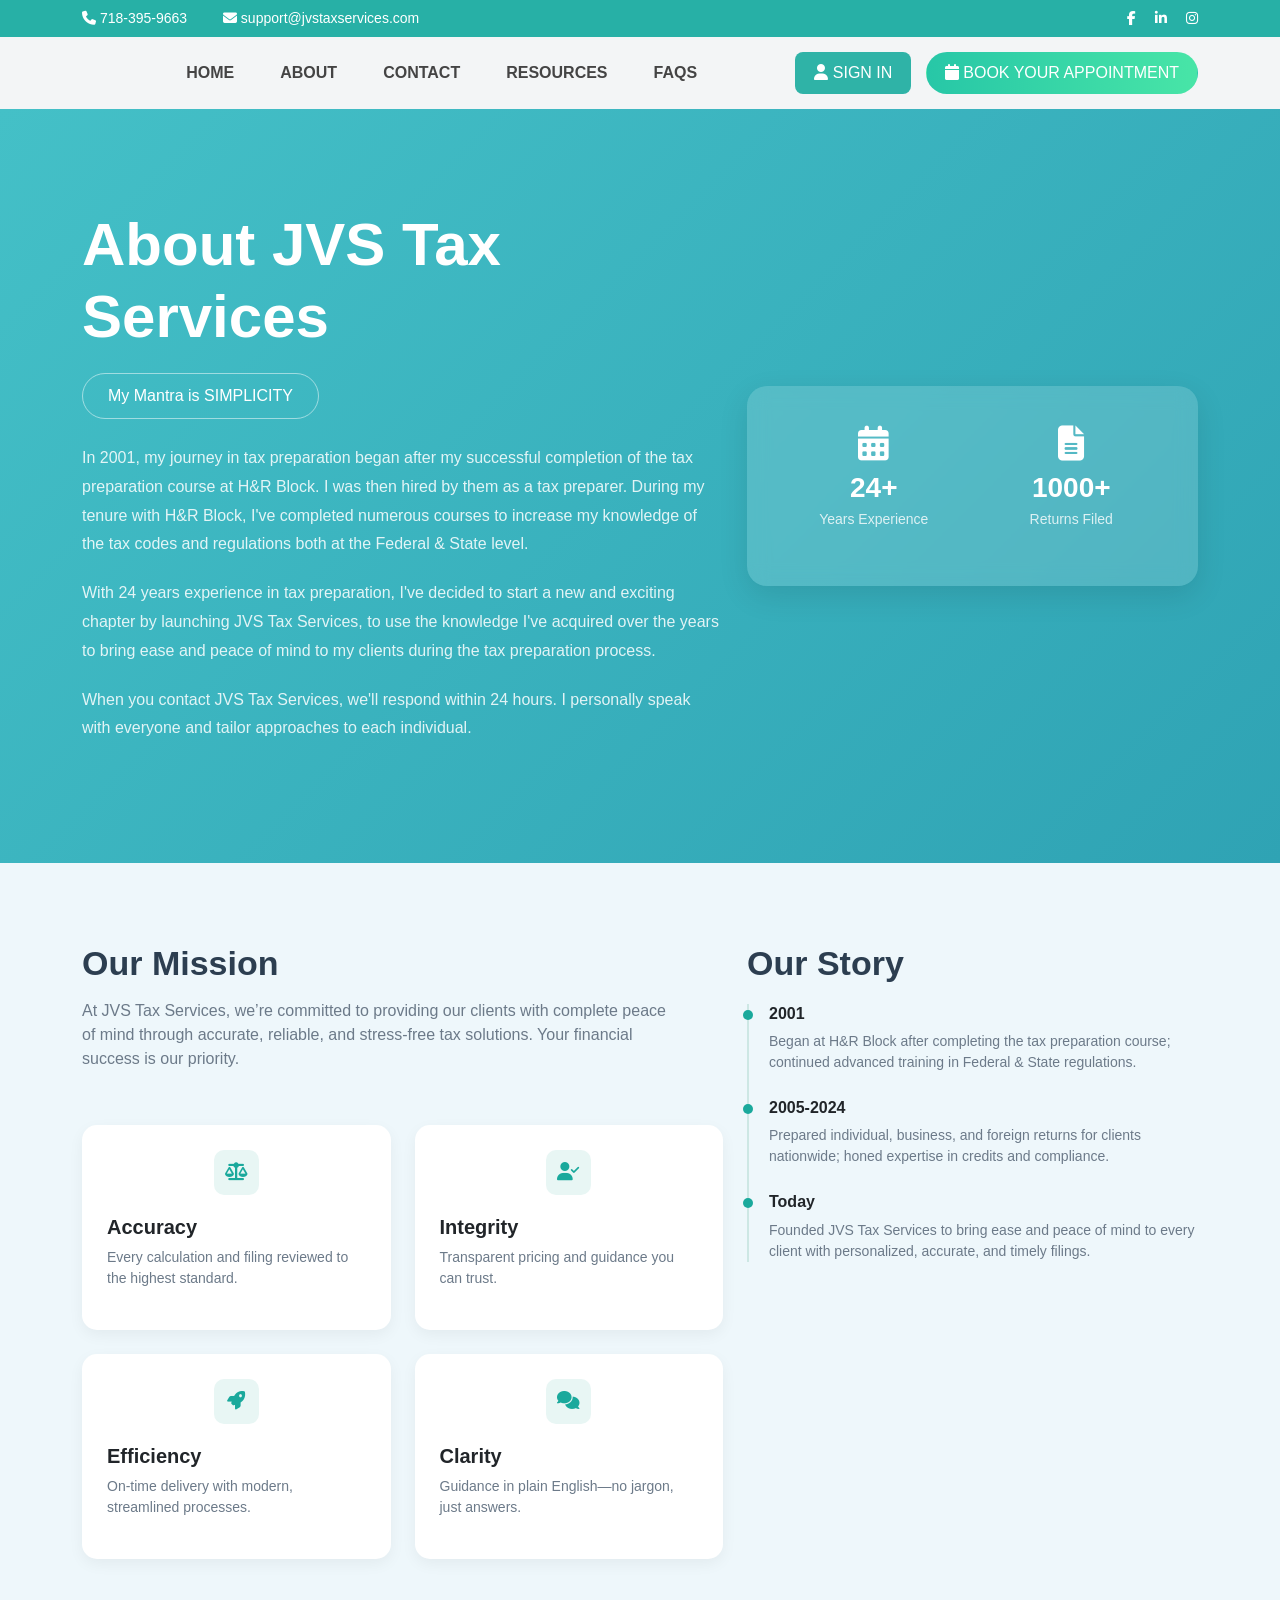
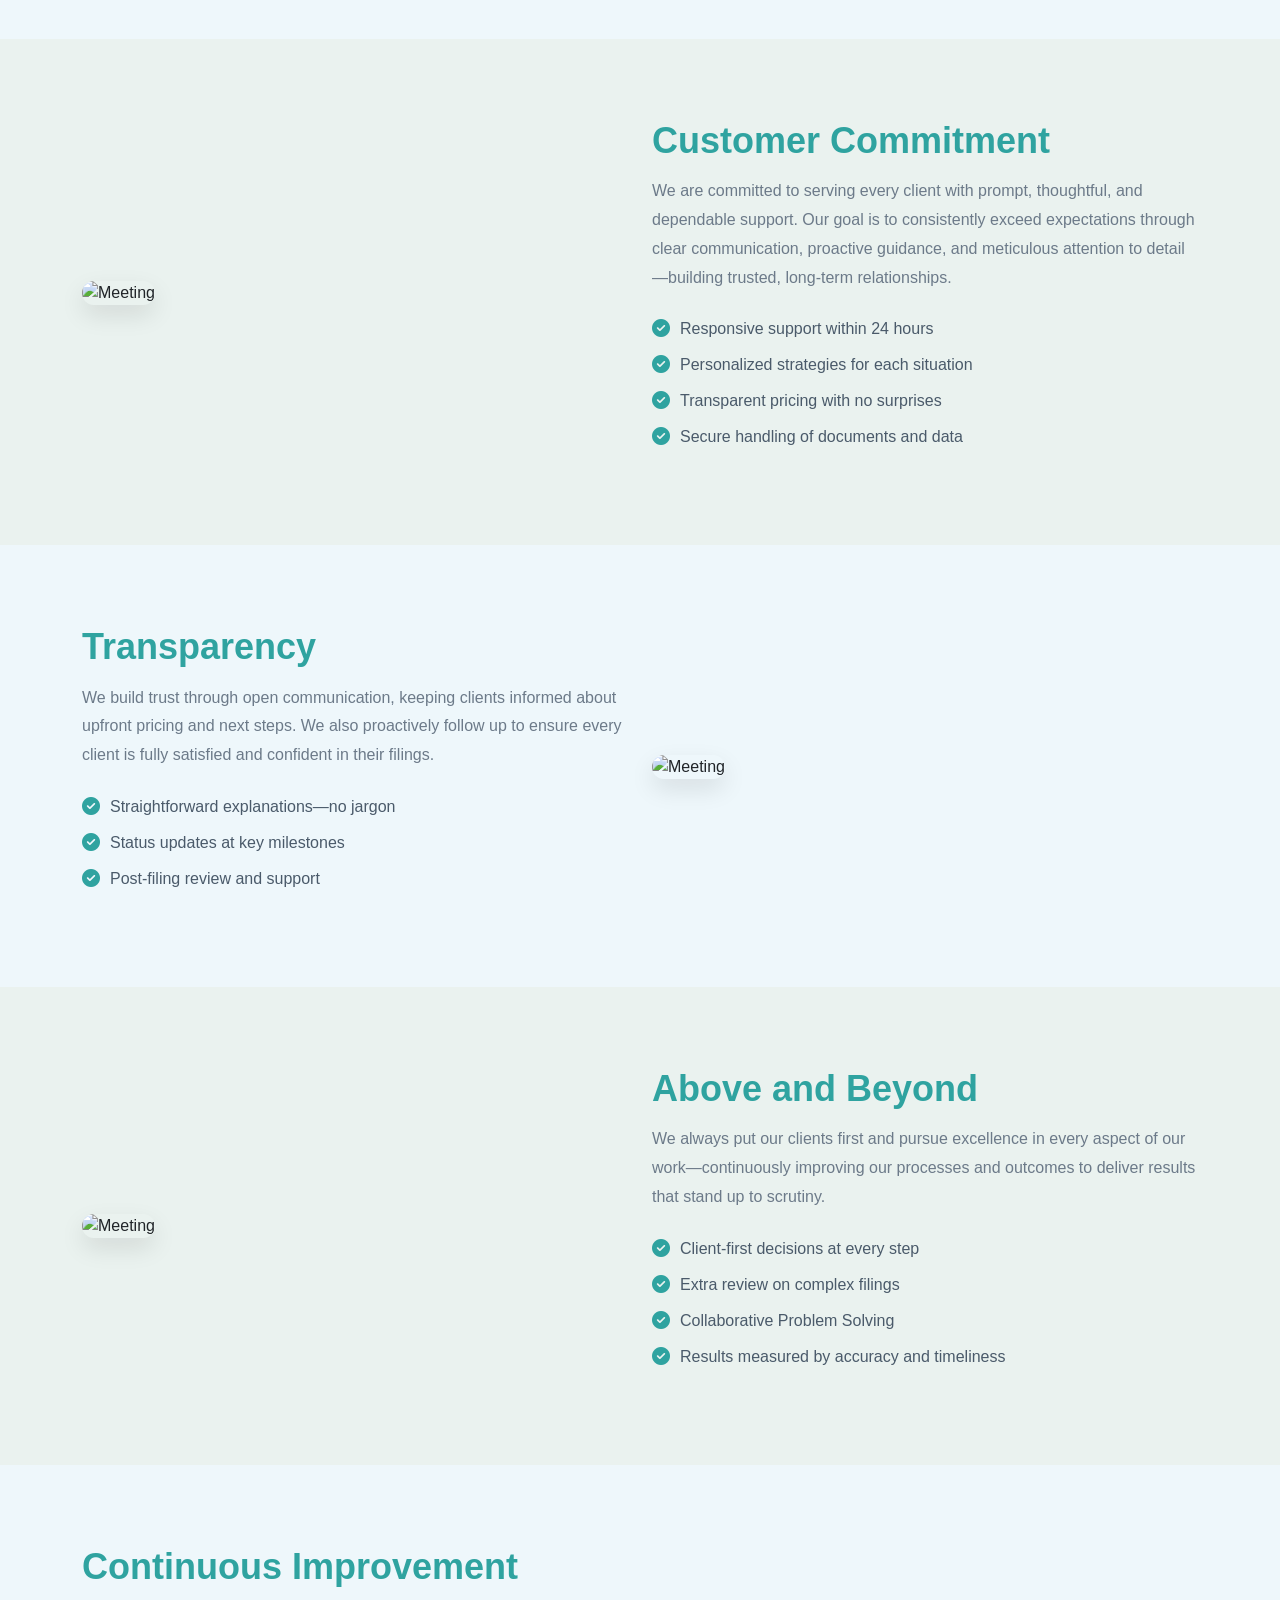
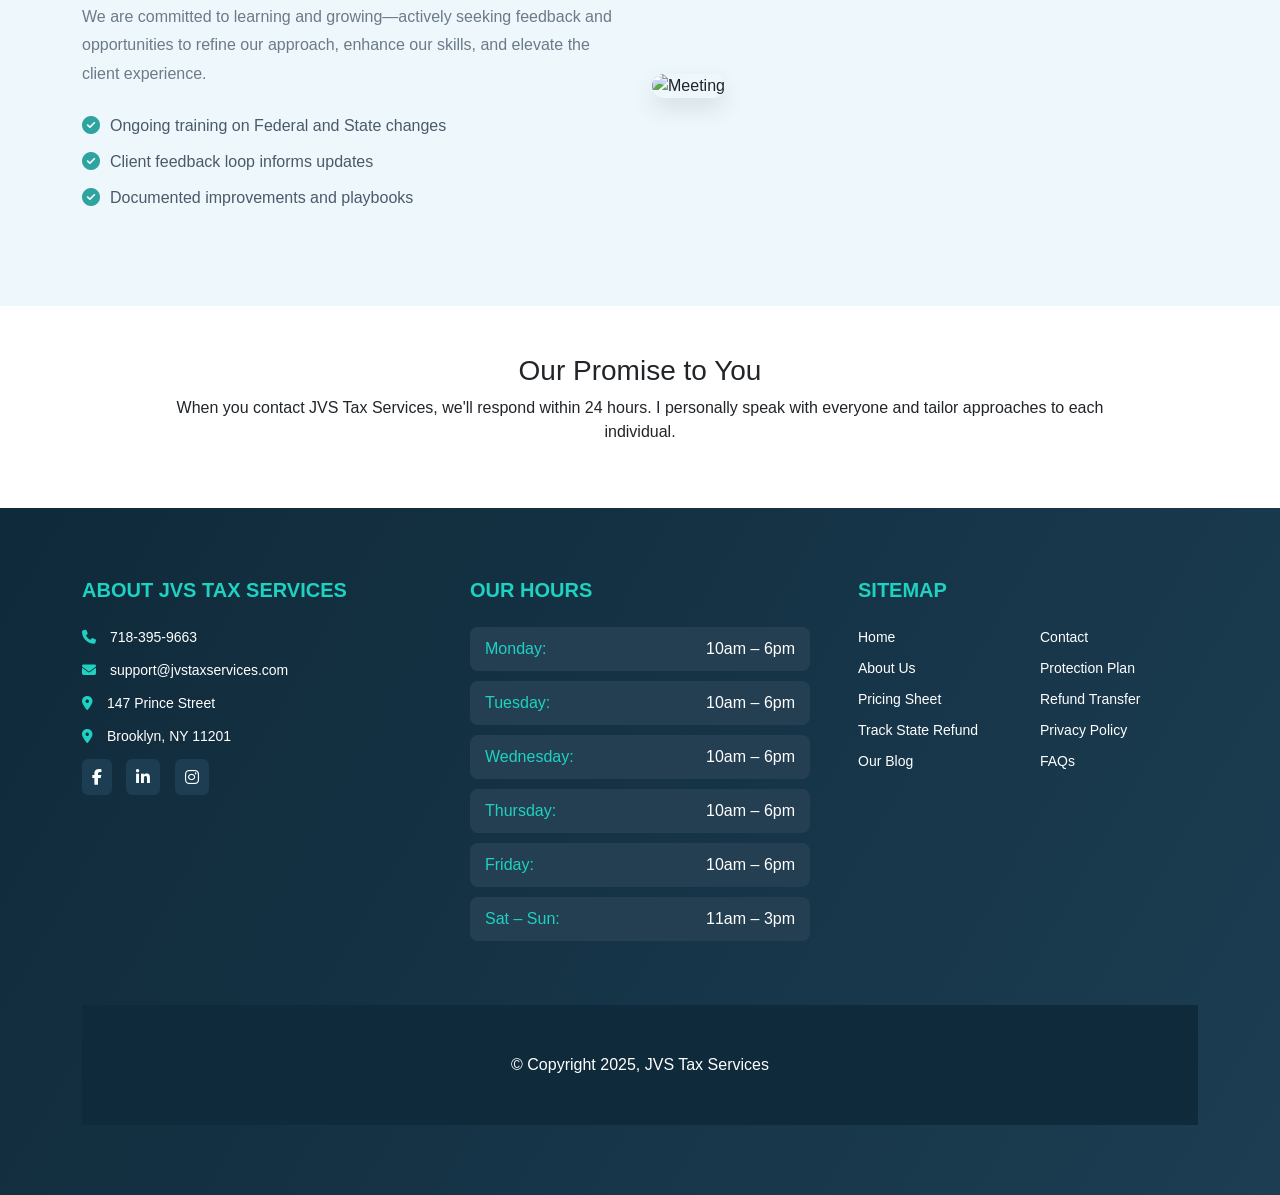
==== about.html @ eeee21e2 "new project" ====
<!DOCTYPE html>
<html lang="en">
<head>
<meta charset="UTF-8">
<meta name="viewport" content="width=device-width, initial-scale=1.0">

<title>Tax Services</title>

<link href="https://cdn.jsdelivr.net/npm/bootstrap@5.3.2/dist/css/bootstrap.min.css" rel="stylesheet">
<link rel="stylesheet" href="css/style.css">
<link rel="stylesheet" href="css/about.css">

<link rel="stylesheet" href="https://cdnjs.cloudflare.com/ajax/libs/font-awesome/6.5.0/css/all.min.css">

</head>
<body>

<!-- Topbar -->
<div class="topbar">
<div class="container d-flex justify-content-between align-items-center">

<div class="top-contact">
<i class="fa fa-phone"></i> 718-395-9663
<span class="mx-3"></span>
<i class="fa fa-envelope"></i> support@jvstaxservices.com
</div>

<div class="top-social">
<i class="fab fa-facebook-f"></i>
<i class="fab fa-linkedin-in"></i>
<i class="fab fa-instagram"></i>
</div>

</div>
</div>


<!-- Navbar -->
<nav class="navbar navbar-expand-lg navbar-light main-nav">
<div class="container">

<a class="navbar-brand" href="#">
<img src="https://www.jvstaxservices.com/public/images/JVS%20Official%20Logo.webp" alt="" width="80px">
</a>

<button class="navbar-toggler" data-bs-toggle="collapse" data-bs-target="#navmenu">
<span class="navbar-toggler-icon"></span>
</button>

<div class="collapse navbar-collapse" id="navmenu">

<ul class="navbar-nav mx-auto">
<li class="nav-item"><a class="nav-link" href="/">HOME</a></li>
<li class="nav-item"><a class="nav-link" href="about.html">ABOUT</a></li>
<li class="nav-item"><a class="nav-link" href="contact.html">CONTACT</a></li>
<li class="nav-item"><a class="nav-link" href="#">RESOURCES</a></li>
<li class="nav-item"><a class="nav-link" href="faqs.html">FAQS</a></li>
</ul>

<div class="nav-buttons">
<a href="#" class="btn btn-signin"><i class="fa fa-user"></i> SIGN IN</a>
<a href="#" class="btn btn-book"><i class="fa fa-calendar"></i> BOOK YOUR APPOINTMENT</a>
</div>

</div>
</div>
</nav>



<section class="about-section">
<div class="container">

<div class="row align-items-center">

<!-- LEFT CONTENT -->
<div class="col-lg-7">

<h1 class="about-title">About JVS Tax Services</h1>

<button class="mantra-btn">
My Mantra is SIMPLICITY
</button>

<p class="about-text">
In 2001, my journey in tax preparation began after my successful completion of the tax preparation course at H&R Block. I was then hired by them as a tax preparer. During my tenure with H&R Block, I've completed numerous courses to increase my knowledge of the tax codes and regulations both at the Federal & State level.
</p>

<p class="about-text">
With 24 years experience in tax preparation, I've decided to start a new and exciting chapter by launching JVS Tax Services, to use the knowledge I've acquired over the years to bring ease and peace of mind to my clients during the tax preparation process.
</p>

<p class="about-text">
When you contact JVS Tax Services, we'll respond within 24 hours. I personally speak with everyone and tailor approaches to each individual.
</p>

</div>


<!-- RIGHT CARD -->
<div class="col-lg-5">

<div class="stats-box">

<div class="row text-center">

<div class="col-6 stat-item">
<i class="fa-solid fa-calendar-days"></i>
<h3>24+</h3>
<p>Years Experience</p>
</div>

<div class="col-6 stat-item">
<i class="fa-solid fa-file-lines"></i>
<h3>1000+</h3>
<p>Returns Filed</p>
</div>

</div>

</div>

</div>

</div>
</div>
</section>



<section class="mission-section">

<div class="container">

<div class="row">

<!-- LEFT SIDE -->
<div class="col-lg-7">

<h2 class="section-title">Our Mission</h2>

<p class="mission-text">
At JVS Tax Services, we’re committed to providing our clients with complete peace of mind through accurate, reliable, and stress-free tax solutions. Your financial success is our priority.
</p>

<div class="row g-4 mt-3">

<!-- CARD 1 -->
<div class="col-md-6">
<div class="mission-card">
<div class="icon-box">
<i class="fa-solid fa-scale-balanced"></i>
</div>
<h5>Accuracy</h5>
<p>Every calculation and filing reviewed to the highest standard.</p>
</div>
</div>

<!-- CARD 2 -->
<div class="col-md-6">
<div class="mission-card">
<div class="icon-box">
<i class="fa-solid fa-user-check"></i>
</div>
<h5>Integrity</h5>
<p>Transparent pricing and guidance you can trust.</p>
</div>
</div>

<!-- CARD 3 -->
<div class="col-md-6">
<div class="mission-card">
<div class="icon-box">
<i class="fa-solid fa-rocket"></i>
</div>
<h5>Efficiency</h5>
<p>On-time delivery with modern, streamlined processes.</p>
</div>
</div>

<!-- CARD 4 -->
<div class="col-md-6">
<div class="mission-card">
<div class="icon-box">
<i class="fa-solid fa-comments"></i>
</div>
<h5>Clarity</h5>
<p>Guidance in plain English—no jargon, just answers.</p>
</div>
</div>

</div>
</div>


<!-- RIGHT SIDE -->
<div class="col-lg-5">

<h2 class="section-title">Our Story</h2>

<div class="timeline">

<div class="timeline-item">
<h6>2001</h6>
<p>Began at H&R Block after completing the tax preparation course; continued advanced training in Federal & State regulations.</p>
</div>

<div class="timeline-item">
<h6>2005-2024</h6>
<p>Prepared individual, business, and foreign returns for clients nationwide; honed expertise in credits and compliance.</p>
</div>

<div class="timeline-item">
<h6>Today</h6>
<p>Founded JVS Tax Services to bring ease and peace of mind to every client with personalized, accurate, and timely filings.</p>
</div>

</div>

</div>

</div>

</div>

</section>


<section class="commitment-section">

<div class="container">

<div class="row align-items-center">

<!-- LEFT IMAGE -->
<div class="col-lg-6 mb-4 mb-lg-0">

<img src="https://www.jvstaxservices.com/public/images/teamPlanning.webp" class="img-fluid commitment-img" alt="Meeting">

</div>


<!-- RIGHT CONTENT -->
<div class="col-lg-6">

<h2 class="commitment-title">Customer Commitment</h2>

<p class="commitment-text">
We are committed to serving every client with prompt, thoughtful, and dependable support. Our goal is to consistently exceed expectations through clear communication, proactive guidance, and meticulous attention to detail—building trusted, long-term relationships.
</p>

<ul class="commitment-list">

<li>
<i class="fa-solid fa-circle-check"></i>
Responsive support within 24 hours
</li>

<li>
<i class="fa-solid fa-circle-check"></i>
Personalized strategies for each situation
</li>

<li>
<i class="fa-solid fa-circle-check"></i>
Transparent pricing with no surprises
</li>

<li>
<i class="fa-solid fa-circle-check"></i>
Secure handling of documents and data
</li>

</ul>

</div>

</div>

</div>

</section>

<section class="commitment-section-2">

<div class="container">

<div class="row align-items-center">




<!-- RIGHT CONTENT -->
<div class="col-lg-6">

<h2 class="commitment-title">Transparency</h2>

<p class="commitment-text">
We build trust through open communication, keeping clients informed about upfront pricing and next steps. We also proactively follow up to ensure every client is fully satisfied and confident in their filings.
</p>

<ul class="commitment-list">

<li>
<i class="fa-solid fa-circle-check"></i>
Straightforward explanations—no jargon
</li>

<li>
<i class="fa-solid fa-circle-check"></i>
Status updates at key milestones
</li>

<li>
<i class="fa-solid fa-circle-check"></i>
Post‑filing review and support
</li>

</ul>

</div>

<!-- LEFT IMAGE -->
<div class="col-lg-6 mb-4 mb-lg-0">

<img src="https://www.jvstaxservices.com/public/images/handshake.webp" class="img-fluid commitment-img" alt="Meeting">

</div>

</div>

</div>

</section>


<section class="commitment-section">

<div class="container">

<div class="row align-items-center">

<!-- LEFT IMAGE -->
<div class="col-lg-6 mb-4 mb-lg-0">

<img src="https://www.jvstaxservices.com/public/images/jobTeam.webp" class="img-fluid commitment-img" alt="Meeting">

</div>


<!-- RIGHT CONTENT -->
<div class="col-lg-6">

<h2 class="commitment-title">Above and Beyond</h2>

<p class="commitment-text">
We always put our clients first and pursue excellence in every aspect of our work—continuously improving our processes and outcomes to deliver results that stand up to scrutiny.
</p>

<ul class="commitment-list">

<li>
<i class="fa-solid fa-circle-check"></i>
Client‑first decisions at every step
</li>

<li>
<i class="fa-solid fa-circle-check"></i>
Extra review on complex filings
</li>

<li>
<i class="fa-solid fa-circle-check"></i>
Collaborative Problem Solving
</li>

<li>
<i class="fa-solid fa-circle-check"></i>
Results measured by accuracy and timeliness
</li>

</ul>

</div>

</div>

</div>

</section>

<section class="commitment-section-2">

<div class="container">

<div class="row align-items-center">




<!-- RIGHT CONTENT -->
<div class="col-lg-6">

<h2 class="commitment-title">Continuous Improvement</h2>

<p class="commitment-text">
We are committed to learning and growing—actively seeking feedback and opportunities to refine our approach, enhance our skills, and elevate the client experience.
</p>

<ul class="commitment-list">

<li>
<i class="fa-solid fa-circle-check"></i>
Ongoing training on Federal and State changes
</li>

<li>
<i class="fa-solid fa-circle-check"></i>
Client feedback loop informs updates
</li>

<li>
<i class="fa-solid fa-circle-check"></i>
Documented improvements and playbooks
</li>

</ul>

</div>

<!-- LEFT IMAGE -->
<div class="col-lg-6 mb-4 mb-lg-0">

<img src="https://www.jvstaxservices.com/public/images/improvement.webp" class="img-fluid commitment-img" alt="Meeting">

</div>

</div>

</div>

</section>

<section>
    <div class="text-center py-5 w-75 mx-auto">
        <h3>Our Promise to You</h3>
        <p>When you contact JVS Tax Services, we'll respond within 24 hours. I personally speak with everyone and tailor approaches to each individual.</p>
    </div>
</section>



<!-- FOOTER -->

<footer class="footer-section">

<div class="container">

<div class="row g-5">

<!-- ABOUT -->

<div class="col-lg-4">

<h5 class="footer-title">ABOUT JVS TAX SERVICES</h5>

<div class="footer-contact">

<p><i class="fa fa-phone"></i> 718-395-9663</p>

<p><i class="fa fa-envelope"></i> support@jvstaxservices.com</p>

<p><i class="fa fa-location-dot"></i> 147 Prince Street</p>

<p><i class="fa fa-location-dot"></i> Brooklyn, NY 11201</p>

</div>

<div class="social-icons">

<i class="fab fa-facebook-f"></i>

<i class="fab fa-linkedin-in"></i>

<i class="fab fa-instagram"></i>

</div>

</div>



<!-- HOURS -->

<div class="col-lg-4">

<h5 class="footer-title">OUR HOURS</h5>

<ul class="hours">

<li><span>Monday:</span> 10am – 6pm</li>

<li><span>Tuesday:</span> 10am – 6pm</li>

<li><span>Wednesday:</span> 10am – 6pm</li>

<li><span>Thursday:</span> 10am – 6pm</li>

<li><span>Friday:</span> 10am – 6pm</li>

<li><span>Sat – Sun:</span> 11am – 3pm</li>

</ul>

</div>



<!-- SITEMAP -->

<div class="col-lg-4">

<h5 class="footer-title">SITEMAP</h5>

<div class="row">

<div class="col-6">

<ul class="footer-links">

<li>Home</li>

<li>About Us</li>

<li>Pricing Sheet</li>

<li>Track State Refund</li>

<li>Our Blog</li>

</ul>

</div>

<div class="col-6">

<ul class="footer-links">

<li>Contact</li>

<li>Protection Plan</li>

<li>Refund Transfer</li>

<li>Privacy Policy</li>

<li>FAQs</li>

</ul>

</div>

</div>

</div>


</div>

<div class="text-center mt-5  py-5" style="background-color:#0f2a3a;">
    © Copyright 2025, JVS Tax Services
</div>

</div>

</footer>

<script src="https://cdn.jsdelivr.net/npm/bootstrap@5.3.2/dist/js/bootstrap.bundle.min.js"></script>
</body>
</html>
---- css/style.css ----
*{
margin:0;
padding:0;
box-sizing:border-box;
font-family: 'Poppins', sans-serif;
}


/* topbar */

.topbar{
background:#27b0a6;
color:#fff;
font-size:14px;
padding:8px 0;
}

.top-social i{
margin-left:15px;
cursor:pointer;
}


/* navbar */

.main-nav{
background:#f3f5f6;
padding:15px 0;
}

.navbar-nav .nav-link{
margin:0 15px;
font-weight:600;
color:#444;
}

.nav-buttons .btn{
margin-left:10px;
}

.btn-signin{
background:#2fb3a7;
color:#fff;
padding:8px 18px;
border-radius:8px;
}

.btn-book{
background:linear-gradient(90deg,#27c7a7,#48e5a7);
color:#fff;
padding:8px 18px;
border-radius:25px;
}


/* hero section */

.hero-section{
background:linear-gradient(90deg,#2fb3a7,#4cb8c4);
padding:0px 0;
color:#fff;
}

.hero-text h1{
font-size:65px;
font-weight:800;
margin-bottom:20px;
}

.hero-sub{
font-size:30px;
margin-bottom:25px;
max-width:600px;
}

.hero-list span{
margin-right:20px;
font-weight:500;
}

.hero-buttons{
margin-top:30px;
}

.btn-primary-custom{
background:linear-gradient(90deg,#2ee59d,#39d3a4);
color:#fff;
padding:14px 28px;
border-radius:30px;
font-weight:600;
margin-right:10px;
}

.btn-outline-custom{
border:2px solid rgba(255,255,255,0.6);
color:#fff;
padding:12px 26px;
border-radius:30px;
}

.hero-img{
max-width:100%;
}

.info-cards{
padding:70px 0;
background:#f3f3f3;
}

.info-card{
background:#fff;
border-radius:18px;
overflow:hidden;
box-shadow:0 10px 25px rgba(0,0,0,0.1);
height:100%;
}

.card-img{
width:100%;
height:220px;
object-fit:cover;
}

.logo-box{
background:#cfe3ee;
display:flex;
flex-direction:column;
justify-content:center;
align-items:center;
height:220px;
}

.logo-box h3{
font-weight:700;
color:#184b6b;
}

.logo-box p{
font-style:italic;
color:#184b6b;
}

.info-card{
background:#fff;
border-radius:18px;
overflow:hidden;
box-shadow:0 10px 25px rgba(0,0,0,0.1);
height:100%;
display:flex;
flex-direction:column;
}

.card-body{
padding:25px;
display:flex;
flex-direction:column;
height:auto;
}

.card-btn{
background:linear-gradient(90deg,#38b6a8,#2aa79c);
color:#fff;
padding:12px 30px;
border-radius:8px;
font-size:13px;
display:inline-block;
font-weight:600;
margin-top:auto; /* button bottom par chala jayega */
}

.card-body p{
color:#666;
font-size:18px;
min-height:70px;
}


.small-btn{
display:block;
width:80%;
margin:10px auto;
}



.service-section{
padding:70px 0;
background-color: #eef7fb;
}

.service-card{
background:#fff;
padding:40px 25px;
border-radius:20px;
box-shadow:0 10px 25px rgba(0,0,0,0.05);
height:100%;
transition:0.3s;
}

.service-card:hover{
transform:translateY(-5px);
}

.icon-box{
width:70px;
height:70px;
margin:0 auto 20px;
background:#e9f6f5;
border-radius:15px;
display:flex;
align-items:center;
justify-content:center;
font-size:26px;
color:#2bb3a8;
}

.service-card h4{
font-weight:700;
font-size:20px;
margin-bottom:15px;
color:#2f3b4a;
}

.service-card p{
font-size:15px;
color:#6c7a89;
margin-bottom:20px;
}

.appointment-btn{
background:#2bb3a8;
color:#fff;
padding:12px 22px;
border-radius:10px;
font-weight:600;
}

.appointment-btn:hover{
background:#229e94;
color:#fff;
}


.guarantee-section{
padding:80px 0;
background:#f5f7f8;
}

.heading h2{
font-size:42px;
font-weight:700;
color:#1fa79b;
}

.heading h3{
font-size:32px;
color:#1fa79b;
margin-top:10px;
}

.person-img img{
border-radius:20px;
width: 50%;
}

.accordion-item{
border-radius:15px;
margin-bottom:15px;
border:none;
box-shadow:0 5px 15px rgba(0,0,0,0.05);
overflow:hidden;
}

.accordion-button{
font-weight:600;
color:#1fa79b;
background:#fff;
}

.active-item .accordion-button{
background:#1fa79b;
}

.accordion-body{
background:#fff;
padding:25px;
}

.acc-img{
width:120px;
}

.view-btn{
background:#2bb3a8;
color:#fff;
padding:10px 20px;
border-radius:8px;
text-decoration:none;
font-weight:600;
}

.view-btn:hover{
background:#229e94;
color:#fff;
}

.testimonial-section{
padding:90px 0;
background:linear-gradient(90deg,#d6e3ea,#eef4f7);
}

.title{
font-size:42px;
font-weight:700;
color:#2f6b8a;
}

.subtitle{
color:#6c7a89;
margin-top:10px;
}

.feedback-btn{
background:#1fa79b;
color:#fff;
padding:12px 22px;
border-radius:30px;
text-decoration:none;
font-weight:600;
}

.feedback-btn i{
margin-right:8px;
}

.rating-box{
width:220px;
margin:40px auto;
background:#e8f2f4;
padding:30px;
border-radius:20px;
box-shadow:0 10px 25px rgba(0,0,0,0.08);
}

.rating-box h3{
font-size:40px;
font-weight:700;
color:#2f6b8a;
}

.stars{
color:#18a999;
font-size:20px;
margin-bottom:10px;
}

.stars.small{
font-size:14px;
}

.testimonial-card{
background:#fff;
padding:30px;
border-radius:20px;
box-shadow:0 10px 25px rgba(0,0,0,0.08);
height:100%;
}

.user{
display:flex;
align-items:center;
gap:15px;
margin-bottom:15px;
}

.avatar{
width:45px;
height:45px;
background:#2f6b8a;
color:#fff;
border-radius:50%;
display:flex;
align-items:center;
justify-content:center;
}

.review{
color:#5c6b78;
font-style:italic;
margin-top:15px;
}

.date{
display:block;
text-align:right;
margin-top:20px;
font-size:14px;
color:#7a8b97;
}


/* CTA */

.cta-section{

background:#eee;
padding:60px 20px;
border-radius:20px;

}

.cta-section h2{

font-weight:700;
color:#2d4a6b;

}

.cta-section p{

color:#666;
margin-top:10px;

}


.btn-outline-custom{

border:2px solid #2c6cb8;
padding:10px 26px;
border-radius:30px;
color:#2c6cb8;
font-weight:600;

}



/* FOOTER */

.footer-section{

background:linear-gradient(120deg,#0f2a3a,#1c3d52);
color:white;
padding:70px 0;

}

.footer-title{

color:#1fd1c1;
margin-bottom:25px;
font-weight:700;

}

.footer-contact p{

margin-bottom:12px;
font-size:14px;

}

.footer-contact i{

color:#1fd1c1;
margin-right:10px;

}

.social-icons i{

background:#1c3d52;
padding:10px;
border-radius:6px;
margin-right:10px;
cursor:pointer;

}

.hours{

list-style:none;
padding:0;

}

.hours li{

background:#243f52;
margin-bottom:10px;
padding:10px 15px;
border-radius:8px;
display:flex;
justify-content:space-between;

}

.hours span{

color:#1fd1c1;

}

.footer-links{

list-style:none;
padding:0;

}

.footer-links li{

margin-bottom:10px;
font-size:14px;
cursor:pointer;

}

.footer-links li:hover{

color:#1fd1c1;

}
---- css/about.css ----
.about-section{
padding:100px 0;
background: linear-gradient(135deg,#44c0c7,#2fa3b4);
color:white;
}


/* TITLE */

.about-title{
font-size:60px;
font-weight:700;
margin-bottom:20px;
}


/* BUTTON */

.mantra-btn{
background:transparent;
border:1px solid rgba(255,255,255,0.5);
padding:10px 25px;
border-radius:30px;
color:white;
margin-bottom:25px;
}


/* TEXT */

.about-text{
color:rgba(255,255,255,0.85);
line-height:1.8;
margin-bottom:20px;
}


/* CARD */

.stats-box{
background:rgba(255,255,255,0.15);
padding:40px;
border-radius:20px;
backdrop-filter: blur(10px);
box-shadow:0 10px 30px rgba(0,0,0,0.1);
}


/* ICON */

.stat-item i{
font-size:35px;
margin-bottom:10px;
}


/* NUMBERS */

.stat-item h3{
font-size:28px;
font-weight:700;
margin-bottom:5px;
}


/* TEXT */

.stat-item p{
font-size:14px;
opacity:0.8;
}

.mission-section{
padding:80px 0;
background:#eef7fb;
}

.section-title{
font-size:34px;
font-weight:700;
margin-bottom:15px;
color:#2c3e50;
}

.mission-text{
color:#6c7a89;
margin-bottom:30px;
max-width:600px;
}

.mission-card{
background:white;
padding:25px;
border-radius:15px;
box-shadow:0 5px 15px rgba(0,0,0,0.05);
height:100%;
}

.mission-card h5{
font-weight:600;
margin-top:10px;
}

.mission-card p{
color:#6c7a89;
font-size:14px;
}

.icon-box{
width:45px;
height:45px;
border-radius:10px;
background:#e8f6f4;
display:flex;
align-items:center;
justify-content:center;
color:#1aa99c;
font-size:18px;
}

/* TIMELINE */

.timeline{
border-left:2px solid #cde7e4;
padding-left:20px;
margin-top:20px;
}

.timeline-item{
position:relative;
margin-bottom:25px;
}

.timeline-item::before{
content:"";
width:10px;
height:10px;
background:#1aa99c;
border-radius:50%;
position:absolute;
left:-26px;
top:6px;
}

.timeline-item h6{
font-weight:700;
}

.timeline-item p{
font-size:14px;
color:#6c7a89;
}


/* SECTION */

.commitment-section{
    background:#eaf2ef;
padding:80px 0;
}

.commitment-section-2{
    background:#eef7fb;
padding:80px 0;
}

/* IMAGE */

.commitment-img{
border-radius:12px;
box-shadow:0 10px 25px rgba(0,0,0,0.1);
}


/* TITLE */

.commitment-title{
font-size:36px;
font-weight:700;
color:#2fa3a0;
margin-bottom:15px;
}


/* TEXT */

.commitment-text{
color:#6c7a89;
line-height:1.8;
margin-bottom:25px;
}


/* LIST */

.commitment-list{
list-style:none;
padding:0;
}

.commitment-list li{
margin-bottom:12px;
font-size:16px;
color:#4a5a6a;
display:flex;
align-items:center;
gap:10px;
}


/* ICON */

.commitment-list i{
color:#2fa3a0;
font-size:18px;
}




/* CONTACT INFO */

.contact-info-section{
padding:80px 0;
background-color:white;
}

.contact-title{
font-size:40px;
font-weight:700;
margin-bottom:10px;
}

.contact-desc{
color:#6c7a89;
max-width:600px;
margin:auto;
}


/* CARDS */

.contact-card{
background:white;
padding:30px;
border-radius:12px;
box-shadow:0 50px 70px rgba(0,0,0,0.05);
transition:0.3s;
}

.contact-card:hover{
transform:translateY(-5px);
}

.contact-card i{
font-size:35px;
color:#2fa3a0;
margin-bottom:10px;
}

.contact-card h5{
font-weight:600;
}


/* FORM SECTION */

.contact-form-section{
padding:80px 0;
background-color: #eef7fb;
}
.contact-info-section-2{
padding:80px 0;
background-color: #eef7fb;
}
.form-box{
background:white;
padding:40px;
border-radius:15px;
box-shadow:0 10px 30px rgba(0,0,0,0.05);
max-width:900px;
margin:auto;
}

.form-control{
padding:12px;
border-radius:8px;
}

.submit-btn{
background:#2fa3a0;
color:white;
border:none;
padding:12px 35px;
border-radius:30px;
margin-top:10px;
}

.submit-btn:hover{
background:#238d8b;
}

.faq-section {
      padding: 60px 0;
    }
    .section-title {
      font-weight: 700;
      margin-bottom: 15px;
    }
    .accordion-button:focus {
      box-shadow: none;
    }
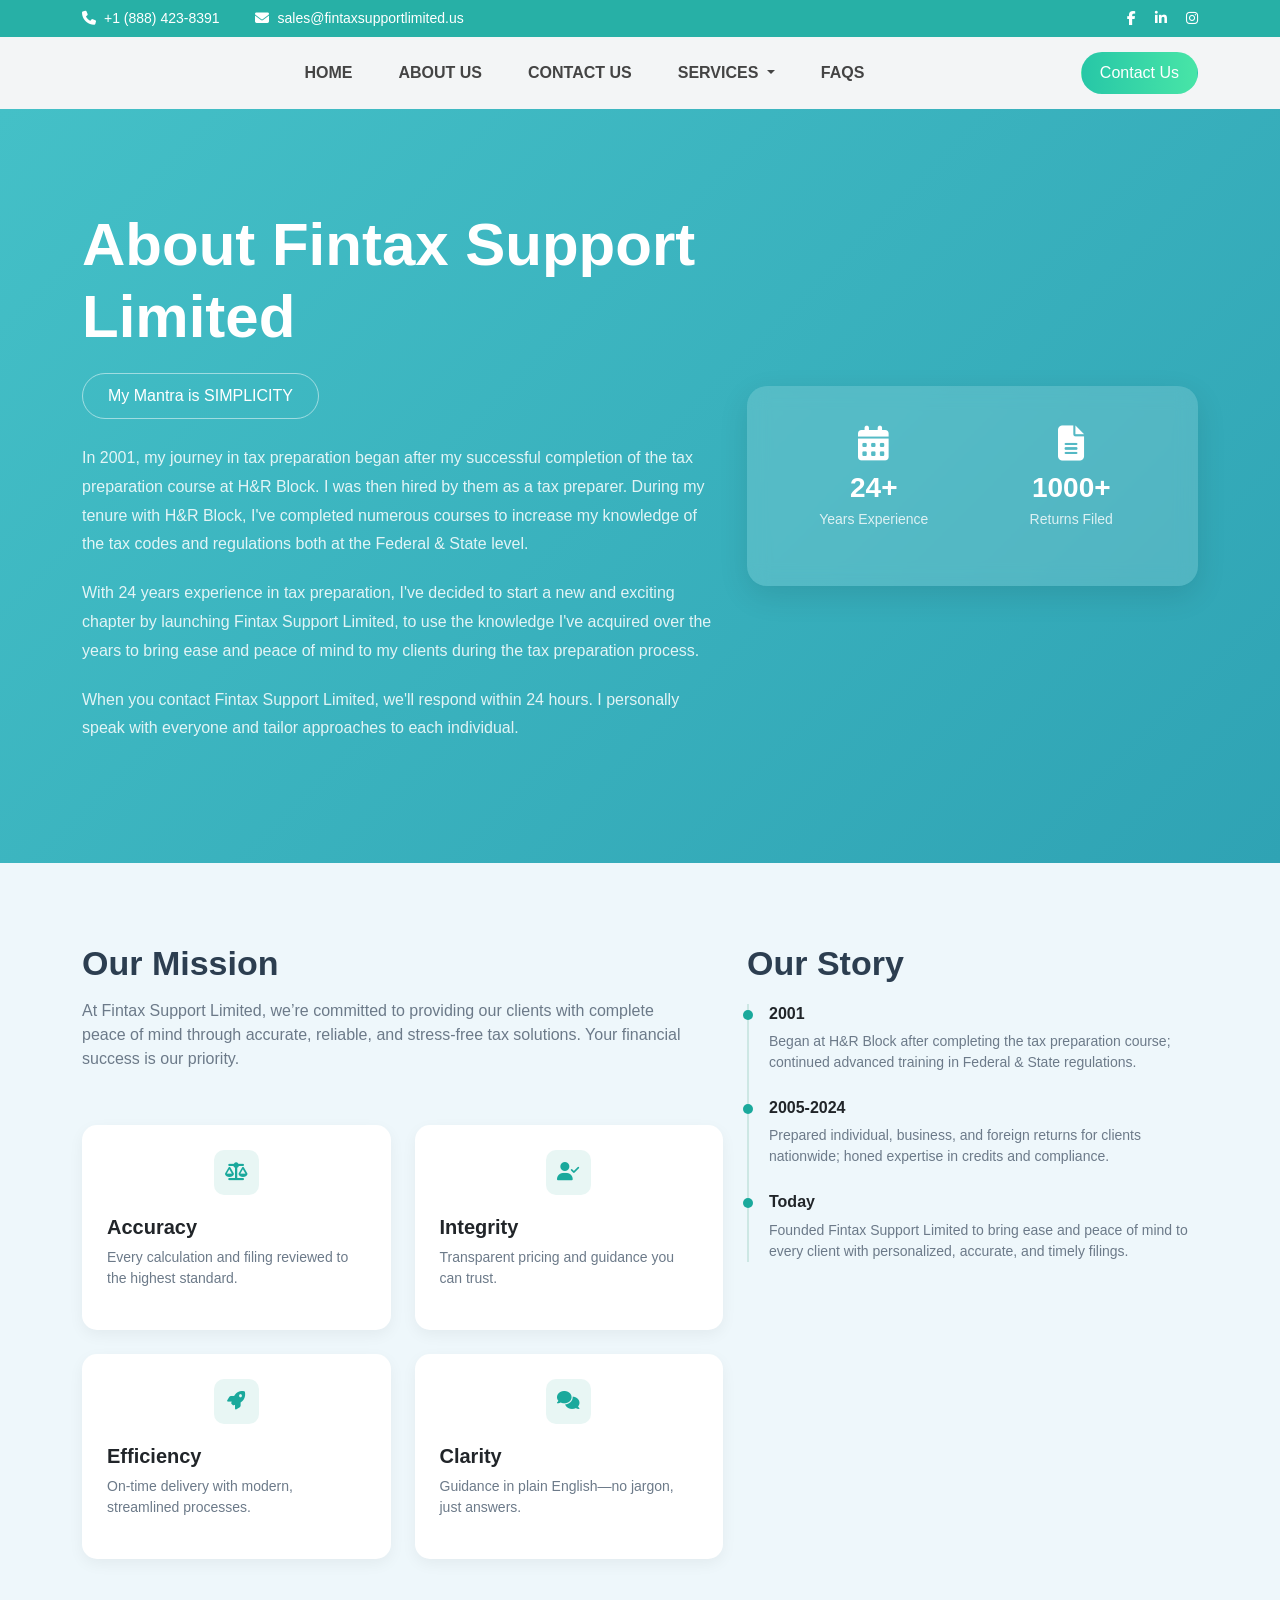
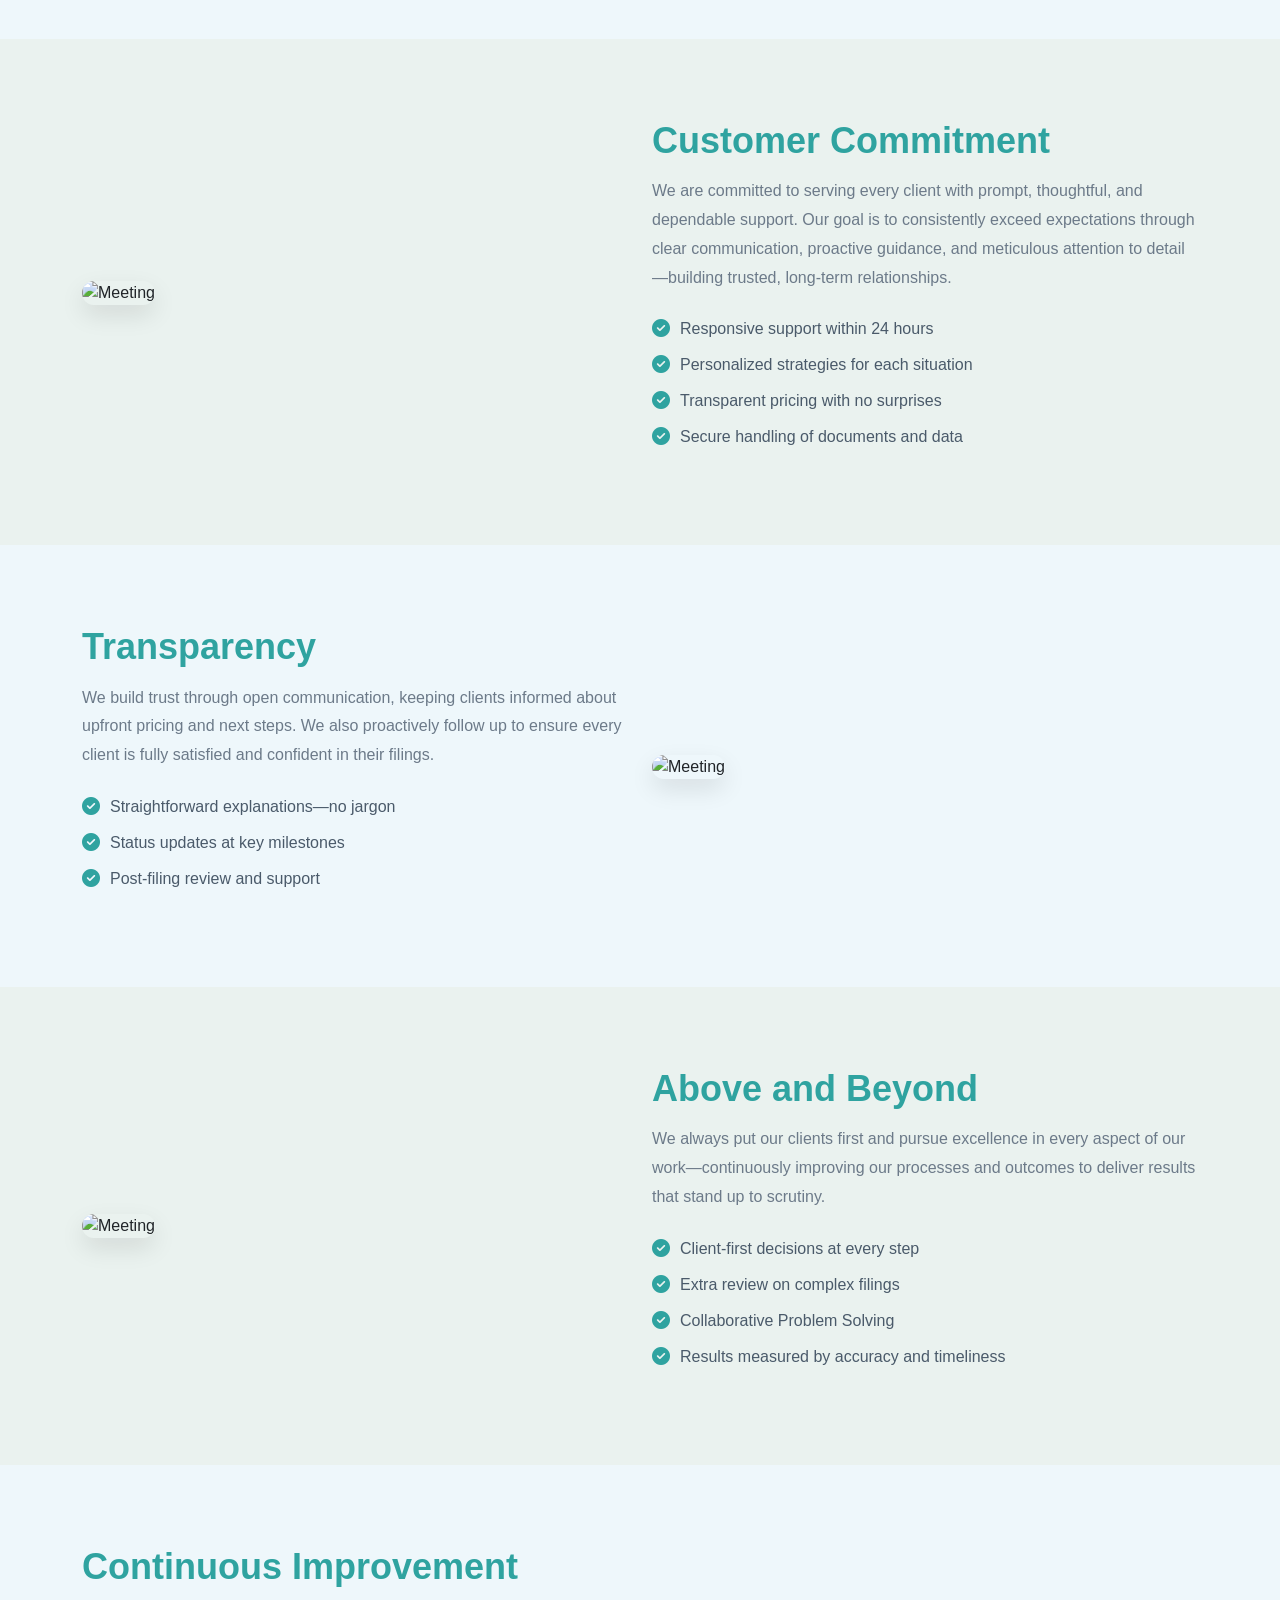
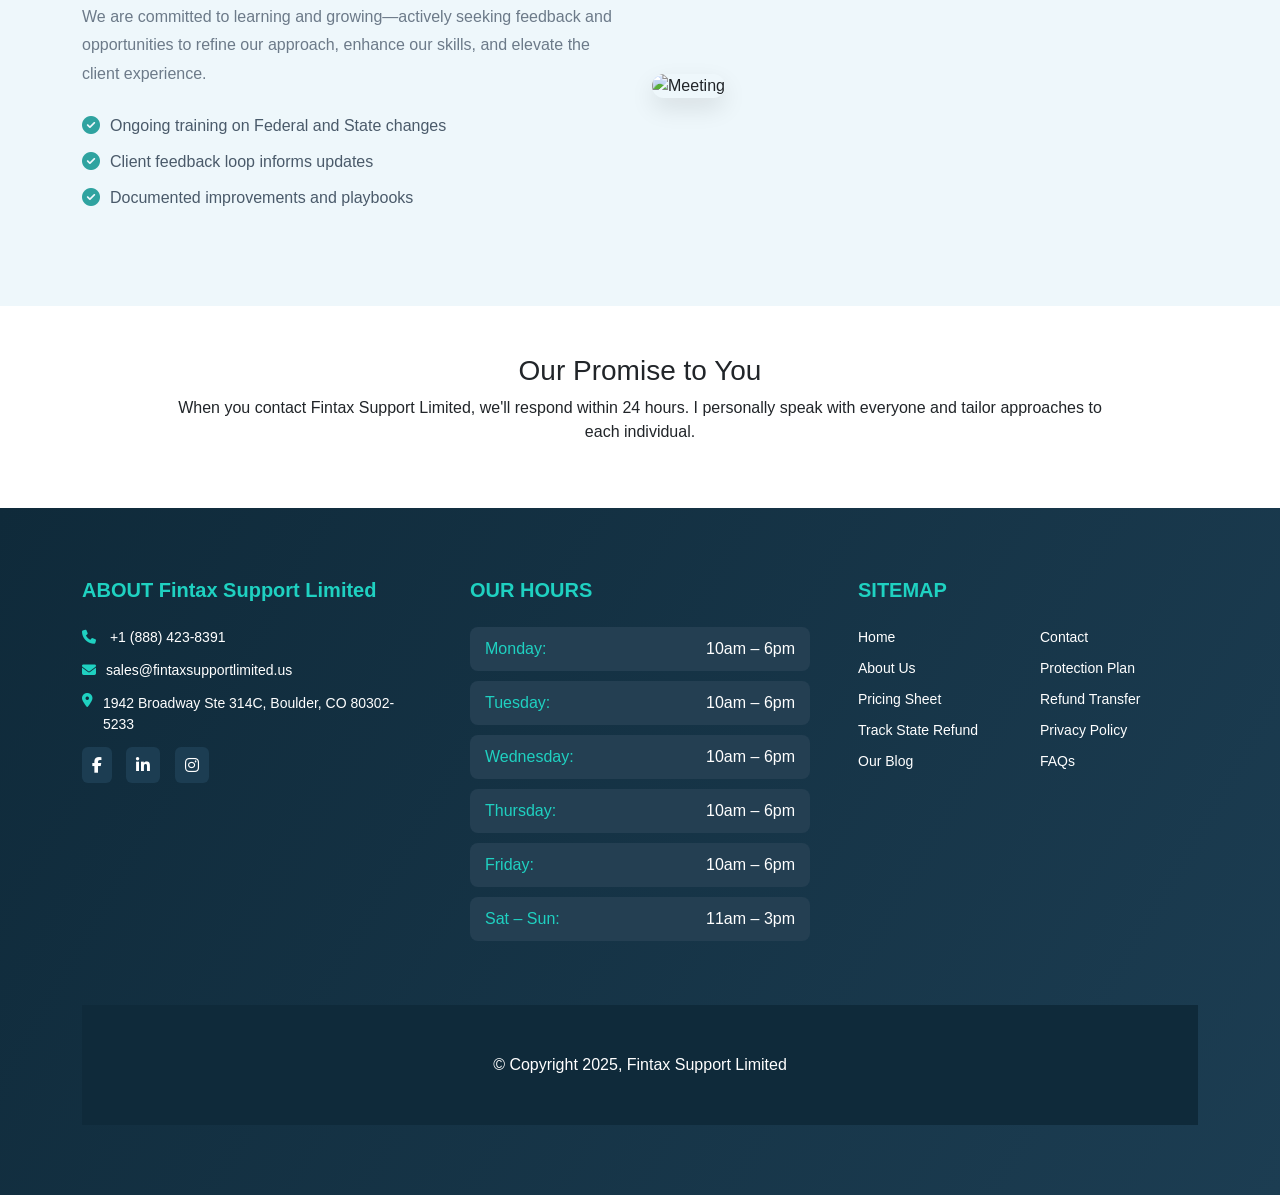
==== commit e12cede6: "update done" ====
--- a/about.html
+++ b/about.html
@@ -4,7 +4,7 @@
 <meta charset="UTF-8">
 <meta name="viewport" content="width=device-width, initial-scale=1.0">
 
-<title>Tax Services</title>
+<title>Fintax Support Limited</title>
 
 <link href="https://cdn.jsdelivr.net/npm/bootstrap@5.3.2/dist/css/bootstrap.min.css" rel="stylesheet">
 <link rel="stylesheet" href="css/style.css">
@@ -20,9 +20,9 @@
 <div class="container d-flex justify-content-between align-items-center">
 
 <div class="top-contact">
-<i class="fa fa-phone"></i> 718-395-9663
+<i class="fa fa-phone me-2"></i><a href="tel:+18884238391" class="text-white text-decoration-none">+1 (888) 423-8391</a> 
 <span class="mx-3"></span>
-<i class="fa fa-envelope"></i> support@jvstaxservices.com
+<i class="fa fa-envelope me-2"></i><a href="mailto:sales@fintaxsupportlimited.us" class="text-white text-decoration-none">sales@fintaxsupportlimited.us</a> 
 </div>
 
 <div class="top-social">
@@ -39,7 +39,7 @@
 <nav class="navbar navbar-expand-lg navbar-light main-nav">
 <div class="container">
 
-<a class="navbar-brand" href="#">
+<a class="navbar-brand" href="/">
 <img src="https://www.jvstaxservices.com/public/images/JVS%20Official%20Logo.webp" alt="" width="80px">
 </a>
 
@@ -51,15 +51,25 @@
 
 <ul class="navbar-nav mx-auto">
 <li class="nav-item"><a class="nav-link" href="/">HOME</a></li>
-<li class="nav-item"><a class="nav-link" href="about.html">ABOUT</a></li>
-<li class="nav-item"><a class="nav-link" href="contact.html">CONTACT</a></li>
-<li class="nav-item"><a class="nav-link" href="#">RESOURCES</a></li>
+<li class="nav-item"><a class="nav-link" href="about.html">ABOUT US</a></li>
+<li class="nav-item"><a class="nav-link" href="contact.html">CONTACT US</a></li>
+<li class="nav-item dropdown">
+    <a class="nav-link dropdown-toggle" href="#" id="resourcesDropdown" 
+       role="button" data-bs-toggle="dropdown" aria-expanded="false">
+        SERVICES
+    </a>
+     <ul class="dropdown-menu" aria-labelledby="resourcesDropdown">
+        <li><a class="dropdown-item" href="/accounting-and-bookkeeping.html">Accounting & Bookkeeping</a></li>
+        <li><a class="dropdown-item" href="tax-preparation.html">Tax Preparation & Planning</a></li>
+        <li><a class="dropdown-item" href="payroll-compliance.html">Payroll Compliance Services</a></li>
+        <li><a class="dropdown-item" href="cfo-advisory.html">CFO Advisory Services</a></li>
+    </ul>
+</li>
 <li class="nav-item"><a class="nav-link" href="faqs.html">FAQS</a></li>
 </ul>
 
 <div class="nav-buttons">
-<a href="#" class="btn btn-signin"><i class="fa fa-user"></i> SIGN IN</a>
-<a href="#" class="btn btn-book"><i class="fa fa-calendar"></i> BOOK YOUR APPOINTMENT</a>
+<a href="#" class="btn btn-book"> Contact Us</a>
 </div>
 
 </div>
@@ -76,7 +86,7 @@
 <!-- LEFT CONTENT -->
 <div class="col-lg-7">
 
-<h1 class="about-title">About JVS Tax Services</h1>
+<h1 class="about-title">About Fintax Support Limited</h1>
 
 <button class="mantra-btn">
 My Mantra is SIMPLICITY
@@ -87,11 +97,11 @@
 </p>
 
 <p class="about-text">
-With 24 years experience in tax preparation, I've decided to start a new and exciting chapter by launching JVS Tax Services, to use the knowledge I've acquired over the years to bring ease and peace of mind to my clients during the tax preparation process.
+With 24 years experience in tax preparation, I've decided to start a new and exciting chapter by launching Fintax Support Limited, to use the knowledge I've acquired over the years to bring ease and peace of mind to my clients during the tax preparation process.
 </p>
 
 <p class="about-text">
-When you contact JVS Tax Services, we'll respond within 24 hours. I personally speak with everyone and tailor approaches to each individual.
+When you contact Fintax Support Limited, we'll respond within 24 hours. I personally speak with everyone and tailor approaches to each individual.
 </p>
 
 </div>
@@ -140,7 +150,7 @@
 <h2 class="section-title">Our Mission</h2>
 
 <p class="mission-text">
-At JVS Tax Services, we’re committed to providing our clients with complete peace of mind through accurate, reliable, and stress-free tax solutions. Your financial success is our priority.
+At Fintax Support Limited, we’re committed to providing our clients with complete peace of mind through accurate, reliable, and stress-free tax solutions. Your financial success is our priority.
 </p>
 
 <div class="row g-4 mt-3">
@@ -212,7 +222,7 @@
 
 <div class="timeline-item">
 <h6>Today</h6>
-<p>Founded JVS Tax Services to bring ease and peace of mind to every client with personalized, accurate, and timely filings.</p>
+<p>Founded Fintax Support Limited to bring ease and peace of mind to every client with personalized, accurate, and timely filings.</p>
 </div>
 
 </div>
@@ -444,7 +454,7 @@
 <section>
     <div class="text-center py-5 w-75 mx-auto">
         <h3>Our Promise to You</h3>
-        <p>When you contact JVS Tax Services, we'll respond within 24 hours. I personally speak with everyone and tailor approaches to each individual.</p>
+        <p>When you contact Fintax Support Limited, we'll respond within 24 hours. I personally speak with everyone and tailor approaches to each individual.</p>
     </div>
 </section>
 
@@ -462,17 +472,16 @@
 
 <div class="col-lg-4">
 
-<h5 class="footer-title">ABOUT JVS TAX SERVICES</h5>
+<h5 class="footer-title">ABOUT Fintax Support Limited</h5>
 
 <div class="footer-contact">
 
-<p><i class="fa fa-phone"></i> 718-395-9663</p>
-
-<p><i class="fa fa-envelope"></i> support@jvstaxservices.com</p>
-
-<p><i class="fa fa-location-dot"></i> 147 Prince Street</p>
-
-<p><i class="fa fa-location-dot"></i> Brooklyn, NY 11201</p>
+<p><a href="tel:+18884238391" class="text-white text-decoration-none"><i class="fa fa-phone"></i> +1 (888) 423-8391</a></p>
+<p><a href="mailto:sales@fintaxsupportlimited.us" class="text-white text-decoration-none"><i class="fa fa-envelope"></i>sales@fintaxsupportlimited.us</a></p>
+
+<p class="d-flex"><i class="fa fa-location-dot"></i> 1942 Broadway Ste 314C, Boulder, CO 80302-5233</p>
+
+
 
 </div>
 
@@ -568,7 +577,7 @@
 </div>
 
 <div class="text-center mt-5  py-5" style="background-color:#0f2a3a;">
-    © Copyright 2025, JVS Tax Services
+    © Copyright 2025, Fintax Support Limited
 </div>
 
 </div>
--- a/css/about.css
+++ b/css/about.css
@@ -310,4 +310,4 @@
     }
     .accordion-button:focus {
       box-shadow: none;
-    }+    }
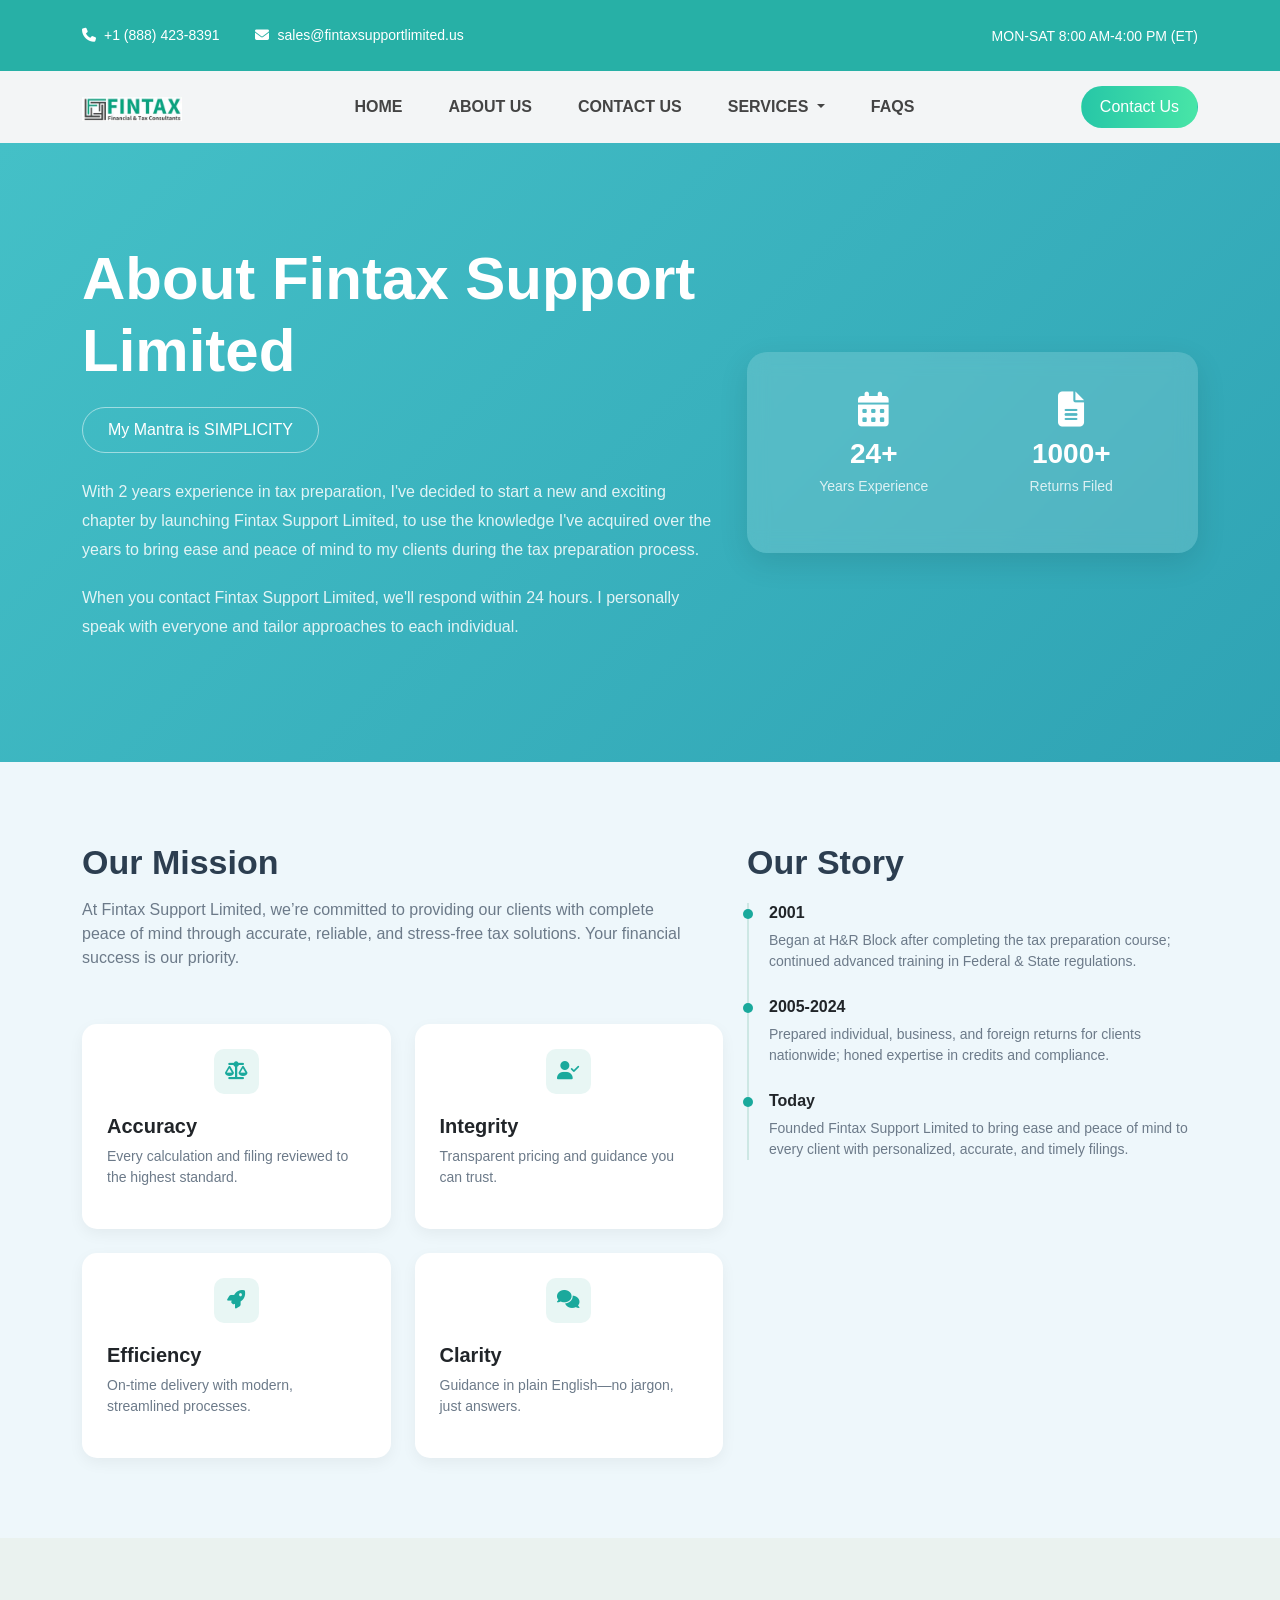
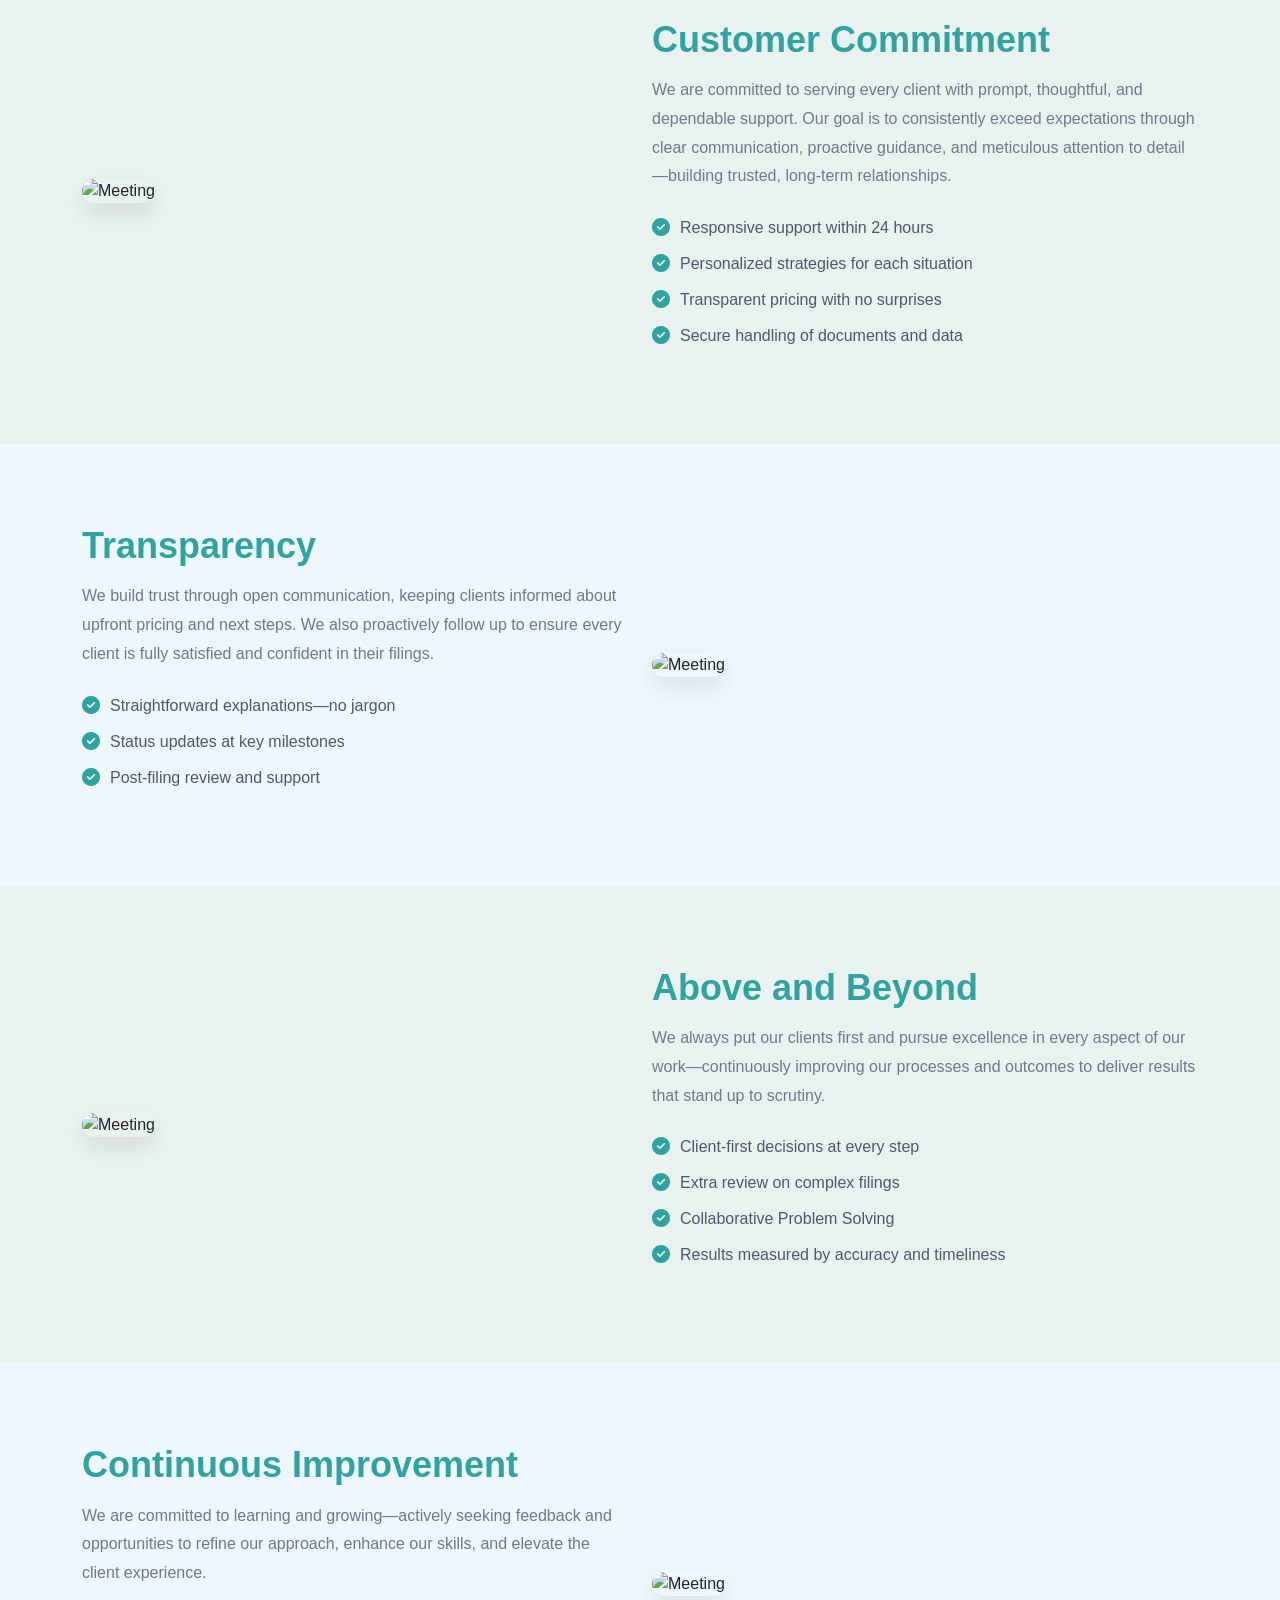
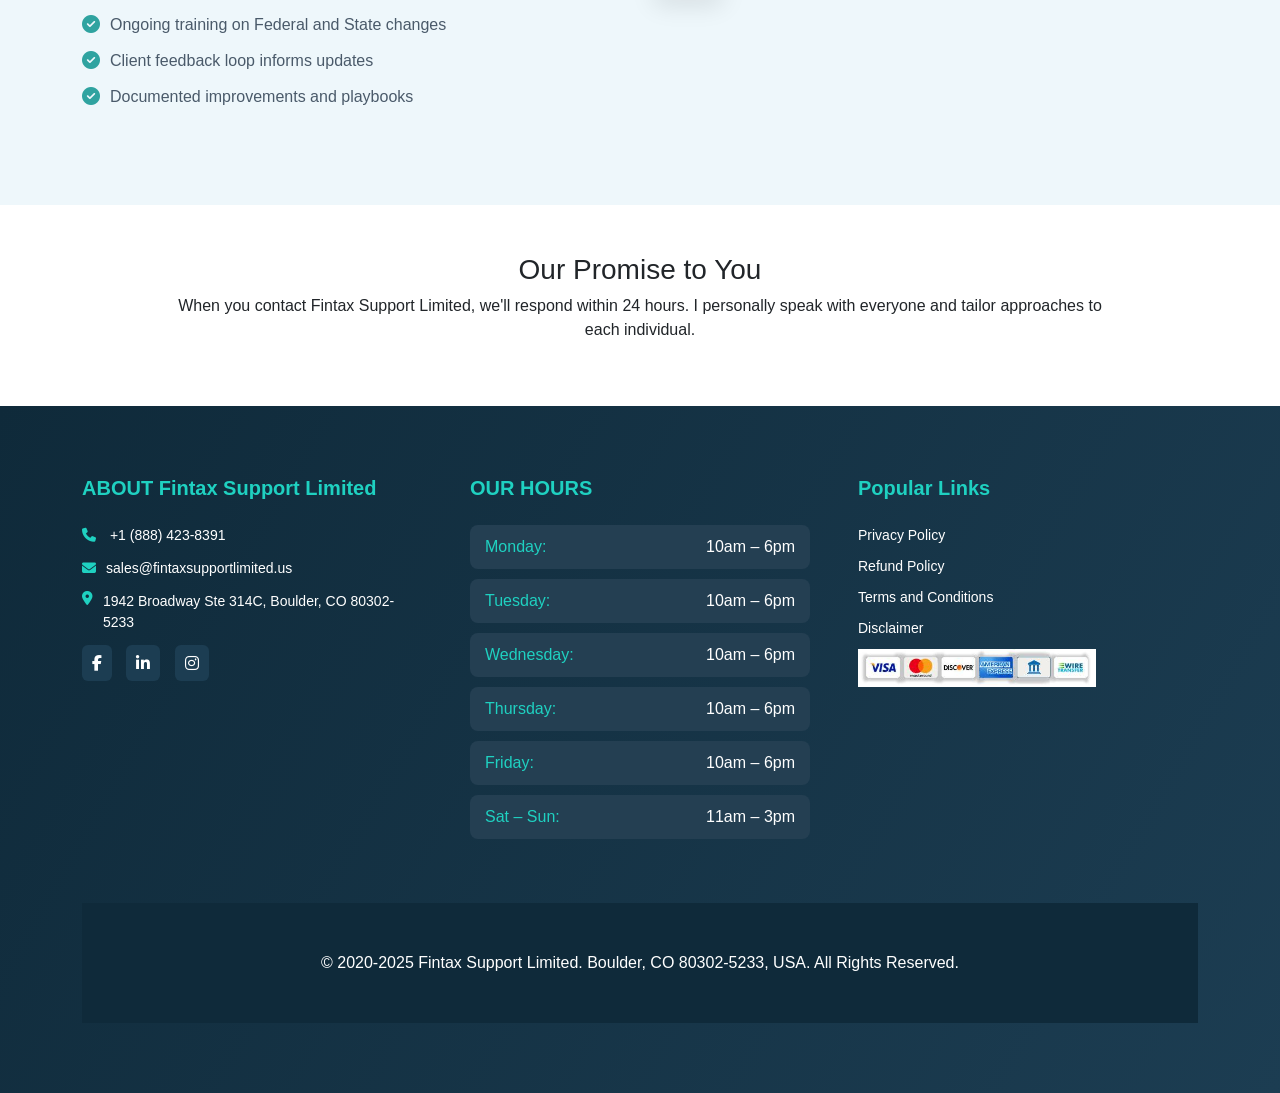
==== commit fcb104c5: "update done" ====
--- a/about.html
+++ b/about.html
@@ -26,9 +26,7 @@
 </div>
 
 <div class="top-social">
-<i class="fab fa-facebook-f"></i>
-<i class="fab fa-linkedin-in"></i>
-<i class="fab fa-instagram"></i>
+<p>MON-SAT 8:00 AM-4:00 PM (ET)</p>
 </div>
 
 </div>
@@ -40,7 +38,7 @@
 <div class="container">
 
 <a class="navbar-brand" href="/">
-<img src="https://www.jvstaxservices.com/public/images/JVS%20Official%20Logo.webp" alt="" width="80px">
+<img src="Fintax-01-removebg-preview.jfif" alt="" width="100px">
 </a>
 
 <button class="navbar-toggler" data-bs-toggle="collapse" data-bs-target="#navmenu">
@@ -69,7 +67,7 @@
 </ul>
 
 <div class="nav-buttons">
-<a href="#" class="btn btn-book"> Contact Us</a>
+<a href="contact.html" class="btn btn-book"> Contact Us</a>
 </div>
 
 </div>
@@ -93,11 +91,7 @@
 </button>
 
 <p class="about-text">
-In 2001, my journey in tax preparation began after my successful completion of the tax preparation course at H&R Block. I was then hired by them as a tax preparer. During my tenure with H&R Block, I've completed numerous courses to increase my knowledge of the tax codes and regulations both at the Federal & State level.
-</p>
-
-<p class="about-text">
-With 24 years experience in tax preparation, I've decided to start a new and exciting chapter by launching Fintax Support Limited, to use the knowledge I've acquired over the years to bring ease and peace of mind to my clients during the tax preparation process.
+With 2 years experience in tax preparation, I've decided to start a new and exciting chapter by launching Fintax Support Limited, to use the knowledge I've acquired over the years to bring ease and peace of mind to my clients during the tax preparation process.
 </p>
 
 <p class="about-text">
@@ -529,41 +523,24 @@
 
 <div class="col-lg-4">
 
-<h5 class="footer-title">SITEMAP</h5>
+<h5 class="footer-title">Popular Links</h5>
+
 
 <div class="row">
 
-<div class="col-6">
+<div class="col-12">
 
 <ul class="footer-links">
 
-<li>Home</li>
-
-<li>About Us</li>
-
-<li>Pricing Sheet</li>
-
-<li>Track State Refund</li>
-
-<li>Our Blog</li>
-
-</ul>
-
-</div>
-
-<div class="col-6">
-
-<ul class="footer-links">
-
-<li>Contact</li>
-
-<li>Protection Plan</li>
-
-<li>Refund Transfer</li>
-
-<li>Privacy Policy</li>
-
-<li>FAQs</li>
+<li><a href="privacy.html"> Privacy Policy</a></li>
+
+<li><a href="refunds.html">Refund Policy</a></li>
+
+<li><a href="terms.html">Terms and Conditions</a></li>
+
+<li><a href="disclaimer.html">Disclaimer</a></li>
+
+ <li><img src="image.jfif" alt="" class="img-fluid" width="70%"></li>
 
 </ul>
 
@@ -577,7 +554,7 @@
 </div>
 
 <div class="text-center mt-5  py-5" style="background-color:#0f2a3a;">
-    © Copyright 2025, Fintax Support Limited
+    © 2020-2025 Fintax Support Limited. Boulder, CO 80302-5233, USA. All Rights Reserved.
 </div>
 
 </div>
--- a/css/style.css
+++ b/css/style.css
@@ -15,8 +15,8 @@
 padding:8px 0;
 }
 
-.top-social i{
-margin-left:15px;
+.top-social{
+padding-top: 18px;
 cursor:pointer;
 }
 
@@ -521,4 +521,23 @@
 
 color:#1fd1c1;
 
-}+}
+
+.footer-links a{
+
+margin-bottom:10px;
+font-size:14px;
+cursor:pointer;
+color: white;
+text-decoration: none;
+
+}
+
+.footer-links a:hover{
+
+color:#1fd1c1;
+
+}
+.text-primary-1{
+   color:#1fd1c1; 
+}
